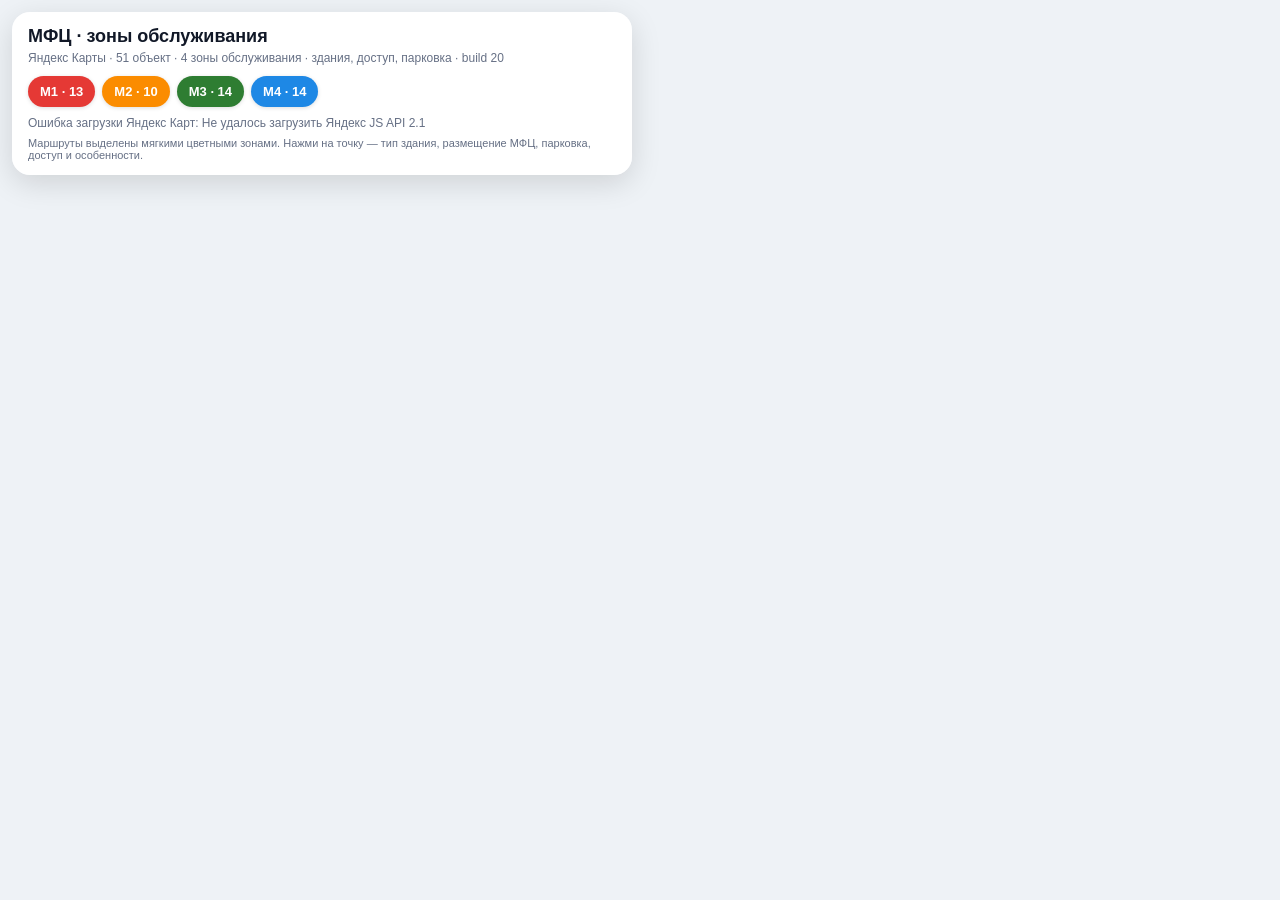
==== mfc-map/index.html @ ecd673bf "Publish colored service zones build 20" ====
<!doctype html>
<html lang="ru">
<head>
<meta charset="utf-8">
<meta name="viewport" content="width=device-width,initial-scale=1,viewport-fit=cover">
<title>МФЦ — маршруты М1–М4</title>
<script>window.YA_SCRIPT_ERROR="";</script><script src="https://api-maps.yandex.ru/v3/?apikey=ae1ad0d8-c1e7-4617-9b5f-782af5dfa35d&lang=ru_RU" onerror="window.YA_SCRIPT_ERROR='Не удалось загрузить api-maps.yandex.ru'"></script>
<style>
:root{--panel:#fff;--text:#111827;--muted:#667085}
*{box-sizing:border-box}html,body,#map{width:100%;height:100%;margin:0}
body{font-family:-apple-system,BlinkMacSystemFont,"Segoe UI",Arial,sans-serif;background:#eef2f6;color:var(--text);overflow:hidden}
#map{position:absolute;inset:0}
.panel{position:absolute;z-index:20;top:max(12px,env(safe-area-inset-top));left:12px;right:12px;max-width:620px;background:rgba(255,255,255,.96);backdrop-filter:blur(14px);border-radius:18px;padding:14px 16px;box-shadow:0 8px 30px #0002}
.head{display:flex;justify-content:space-between;gap:14px;align-items:flex-start}.title{font-size:18px;font-weight:800;line-height:1.15}.sub{font-size:12px;color:var(--muted);margin-top:4px}
.filters{display:flex;gap:7px;flex-wrap:wrap;margin-top:11px}.filters button{border:0;border-radius:999px;padding:8px 12px;color:#fff;font-weight:800;font-size:13px;box-shadow:0 1px 4px #0002}.filters button.off{opacity:.28}
.status{margin-top:9px;font-size:12px;color:var(--muted)}
.card{position:absolute;z-index:30;left:12px;right:12px;bottom:max(14px,env(safe-area-inset-bottom));max-width:680px;max-height:72vh;overflow:auto;background:#fff;border-radius:18px;padding:14px 16px;box-shadow:0 8px 30px #0003;display:none}
.card.show{display:block}.card .close{position:absolute;right:10px;top:8px;border:0;background:#f2f4f7;border-radius:50%;width:30px;height:30px;font-size:18px}.card h2{font-size:17px;margin:0 38px 5px 0}.card p{font-size:13px;margin:4px 0;color:#344054}.check{margin-top:9px;padding-top:9px;border-top:1px solid #eaecf0;font-size:12px}.ok{color:#15803d}.warn{color:#b45309}.medium{color:#a16207}.objgrid{margin-top:10px;border:1px solid #eaecf0;border-radius:12px;overflow:hidden}.objrow{display:grid;grid-template-columns:145px 1fr;border-bottom:1px solid #f0f2f5}.objrow:last-child{border-bottom:0}.objlabel{padding:7px 9px;background:#f8fafc;color:#667085;font-size:11px;font-weight:700}.objvalue{padding:7px 9px;color:#1d2939;font-size:12px;line-height:1.35}.confidence{margin-top:9px;padding:8px 10px;background:#f8fafc;border-radius:10px;font-size:12px}.coord{margin-top:9px!important;color:#667085!important}@media(max-width:540px){.objrow{grid-template-columns:115px 1fr}}
.pin{width:34px;height:34px;border-radius:50% 50% 50% 8px;transform:rotate(-45deg);display:flex;align-items:center;justify-content:center;border:3px solid #fff;box-shadow:0 2px 8px #0005;cursor:pointer}
.pin span{transform:rotate(45deg);color:#fff;font-weight:900;font-size:12px}
.legend{font-size:11px;color:#667085;margin-top:7px}.route-zone-label{min-width:44px;height:32px;padding:0 10px;border:2px solid;border-radius:16px;background:rgba(255,255,255,.88);box-shadow:0 2px 10px #0002;display:flex;align-items:center;justify-content:center;font-size:15px;font-weight:900;letter-spacing:.3px;pointer-events:none;backdrop-filter:blur(2px)}
@media(max-width:680px){.panel{max-width:none}.card{max-width:none}.title{font-size:16px}.filters button{padding:7px 10px}}
</style>
</head>
<body>
<div id="map"></div>
<div class="panel">
  <div class="head"><div><div class="title">МФЦ · зоны обслуживания</div><div class="sub">Яндекс Карты · 51 объект · 4 зоны обслуживания · здания, доступ, парковка · build 20</div></div></div>
  <div class="filters" id="filters"></div>
  <div class="status" id="status">Загружаю Яндекс Карты…</div>
  <div class="legend">Маршруты выделены мягкими цветными зонами. Нажми на точку — тип здания, размещение МФЦ, парковка, доступ и особенности.</div>
</div>
<div class="card" id="card"><button class="close" id="closeCard">×</button><div id="cardBody"></div></div>
<script src="./data.js?v=20"></script>
<script src="./road-routes.js?v=20"></script>
<script src="./object-info.js?v=20"></script>
<script src="./map.js?v=20"></script>
</body></html>
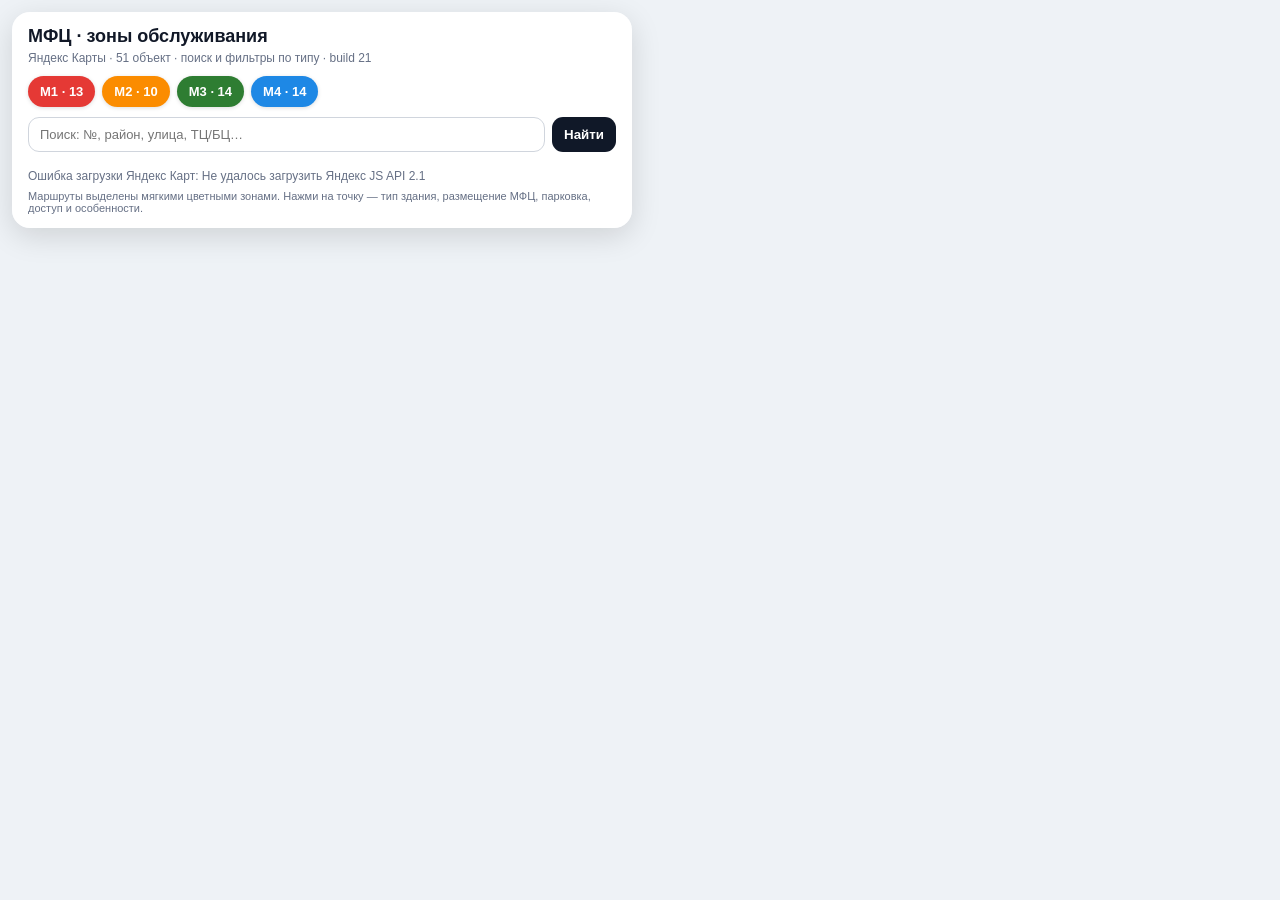
==== commit 1759d71e: "Add search, type filters and marker legend UI build 21" ====
--- a/mfc-map/index.html
+++ b/mfc-map/index.html
@@ -13,26 +13,29 @@
 .panel{position:absolute;z-index:20;top:max(12px,env(safe-area-inset-top));left:12px;right:12px;max-width:620px;background:rgba(255,255,255,.96);backdrop-filter:blur(14px);border-radius:18px;padding:14px 16px;box-shadow:0 8px 30px #0002}
 .head{display:flex;justify-content:space-between;gap:14px;align-items:flex-start}.title{font-size:18px;font-weight:800;line-height:1.15}.sub{font-size:12px;color:var(--muted);margin-top:4px}
 .filters{display:flex;gap:7px;flex-wrap:wrap;margin-top:11px}.filters button{border:0;border-radius:999px;padding:8px 12px;color:#fff;font-weight:800;font-size:13px;box-shadow:0 1px 4px #0002}.filters button.off{opacity:.28}
-.status{margin-top:9px;font-size:12px;color:var(--muted)}
+.status{margin-top:9px;font-size:12px;color:var(--muted)}.search-row{display:flex;gap:7px;margin-top:10px}.search-row input{flex:1;min-width:0;border:1px solid #d0d5dd;border-radius:11px;padding:9px 11px;font-size:13px;outline:none;background:#fff}.search-row input:focus{border-color:#98a2b3;box-shadow:0 0 0 3px #1018280a}.search-row button{border:0;border-radius:11px;padding:9px 12px;background:#101828;color:#fff;font-weight:800}.type-filters{display:flex;gap:6px;flex-wrap:wrap;margin-top:8px}.type-filters button{border:1px solid #d0d5dd;border-radius:999px;padding:6px 9px;background:#fff;color:#344054;font-size:11px;font-weight:700}.type-filters button.on{background:#101828;color:#fff;border-color:#101828}.inventory-summary{margin-top:7px;font-size:11px;color:#667085}
 .card{position:absolute;z-index:30;left:12px;right:12px;bottom:max(14px,env(safe-area-inset-bottom));max-width:680px;max-height:72vh;overflow:auto;background:#fff;border-radius:18px;padding:14px 16px;box-shadow:0 8px 30px #0003;display:none}
 .card.show{display:block}.card .close{position:absolute;right:10px;top:8px;border:0;background:#f2f4f7;border-radius:50%;width:30px;height:30px;font-size:18px}.card h2{font-size:17px;margin:0 38px 5px 0}.card p{font-size:13px;margin:4px 0;color:#344054}.check{margin-top:9px;padding-top:9px;border-top:1px solid #eaecf0;font-size:12px}.ok{color:#15803d}.warn{color:#b45309}.medium{color:#a16207}.objgrid{margin-top:10px;border:1px solid #eaecf0;border-radius:12px;overflow:hidden}.objrow{display:grid;grid-template-columns:145px 1fr;border-bottom:1px solid #f0f2f5}.objrow:last-child{border-bottom:0}.objlabel{padding:7px 9px;background:#f8fafc;color:#667085;font-size:11px;font-weight:700}.objvalue{padding:7px 9px;color:#1d2939;font-size:12px;line-height:1.35}.confidence{margin-top:9px;padding:8px 10px;background:#f8fafc;border-radius:10px;font-size:12px}.coord{margin-top:9px!important;color:#667085!important}@media(max-width:540px){.objrow{grid-template-columns:115px 1fr}}
 .pin{width:34px;height:34px;border-radius:50% 50% 50% 8px;transform:rotate(-45deg);display:flex;align-items:center;justify-content:center;border:3px solid #fff;box-shadow:0 2px 8px #0005;cursor:pointer}
 .pin span{transform:rotate(45deg);color:#fff;font-weight:900;font-size:12px}
-.legend{font-size:11px;color:#667085;margin-top:7px}.route-zone-label{min-width:44px;height:32px;padding:0 10px;border:2px solid;border-radius:16px;background:rgba(255,255,255,.88);box-shadow:0 2px 10px #0002;display:flex;align-items:center;justify-content:center;font-size:15px;font-weight:900;letter-spacing:.3px;pointer-events:none;backdrop-filter:blur(2px)}
+.legend{font-size:11px;color:#667085;margin-top:7px}.route-zone-label{min-width:44px;height:32px;padding:0 10px;border:2px solid;border-radius:16px;background:rgba(255,255,255,.88);box-shadow:0 2px 10px #0002;display:flex;align-items:center;justify-content:center;font-size:15px;font-weight:900;letter-spacing:.3px;pointer-events:none;backdrop-filter:blur(2px)}.mfc-marker{position:relative;width:32px;height:32px;border-radius:50%;border:2px solid #fff;box-shadow:0 2px 8px #0004;color:#fff;display:flex;align-items:center;justify-content:center;font-size:12px;font-weight:900;cursor:pointer}.mfc-marker .kind{position:absolute;right:-6px;bottom:-6px;width:18px;height:18px;border-radius:50%;background:#fff;color:#344054;border:1px solid #d0d5dd;display:flex;align-items:center;justify-content:center;font-size:10px;box-shadow:0 1px 4px #0002}.mfc-marker.low{outline:2px solid #f59e0b;outline-offset:1px}
 @media(max-width:680px){.panel{max-width:none}.card{max-width:none}.title{font-size:16px}.filters button{padding:7px 10px}}
 </style>
 </head>
 <body>
 <div id="map"></div>
 <div class="panel">
-  <div class="head"><div><div class="title">МФЦ · зоны обслуживания</div><div class="sub">Яндекс Карты · 51 объект · 4 зоны обслуживания · здания, доступ, парковка · build 20</div></div></div>
+  <div class="head"><div><div class="title">МФЦ · зоны обслуживания</div><div class="sub">Яндекс Карты · 51 объект · поиск и фильтры по типу · build 21</div></div></div>
   <div class="filters" id="filters"></div>
+  <div class="search-row"><input id="searchInput" placeholder="Поиск: №, район, улица, ТЦ/БЦ…" autocomplete="off"><button id="searchBtn">Найти</button></div>
+  <div class="type-filters" id="typeFilters"></div>
+  <div class="inventory-summary" id="inventorySummary"></div>
   <div class="status" id="status">Загружаю Яндекс Карты…</div>
   <div class="legend">Маршруты выделены мягкими цветными зонами. Нажми на точку — тип здания, размещение МФЦ, парковка, доступ и особенности.</div>
 </div>
 <div class="card" id="card"><button class="close" id="closeCard">×</button><div id="cardBody"></div></div>
-<script src="./data.js?v=20"></script>
-<script src="./road-routes.js?v=20"></script>
-<script src="./object-info.js?v=20"></script>
-<script src="./map.js?v=20"></script>
+<script src="./data.js?v=21"></script>
+<script src="./road-routes.js?v=21"></script>
+<script src="./object-info.js?v=21"></script>
+<script src="./map.js?v=21"></script>
 </body></html>
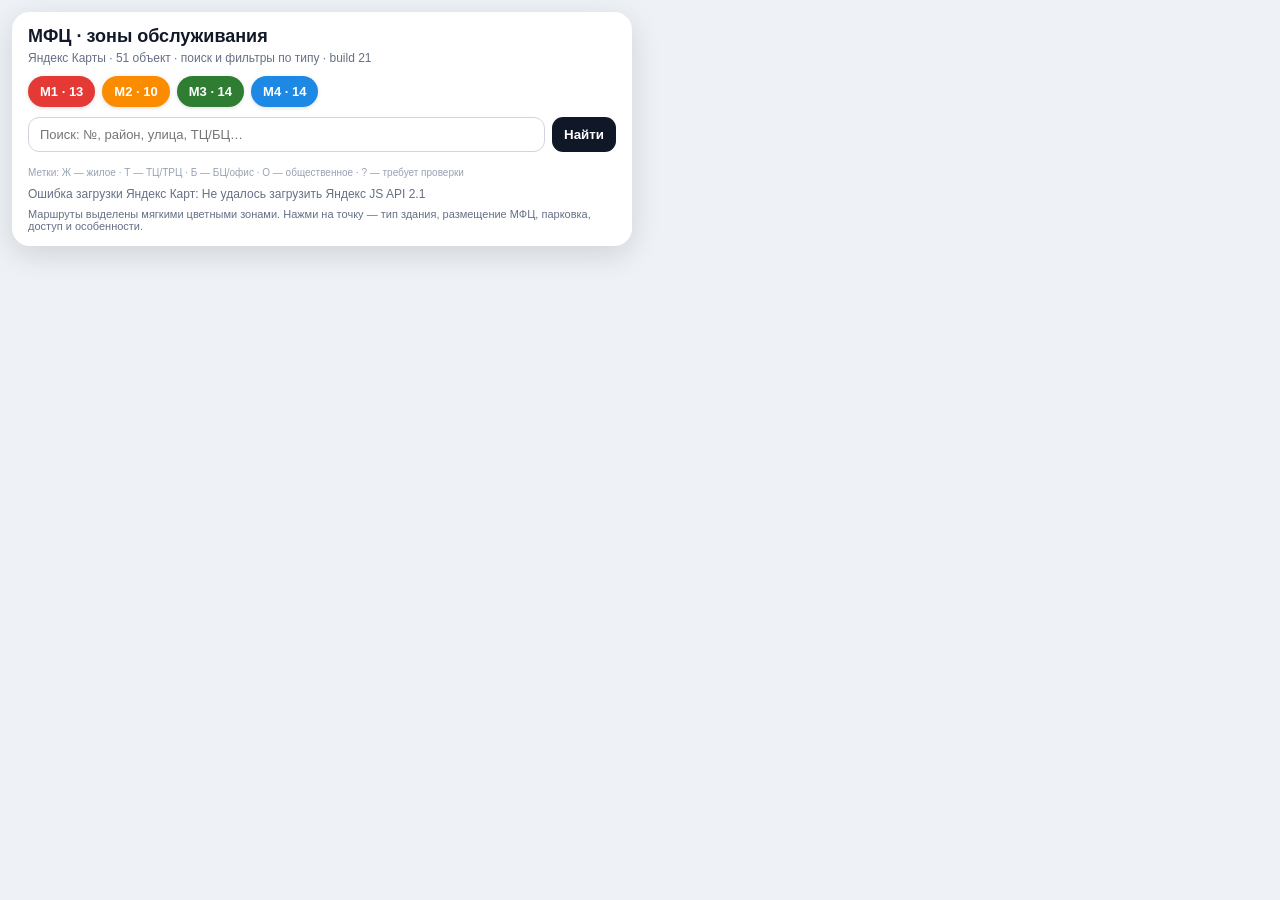
==== commit 02510314: "Add building-type marker legend" ====
--- a/mfc-map/index.html
+++ b/mfc-map/index.html
@@ -13,7 +13,7 @@
 .panel{position:absolute;z-index:20;top:max(12px,env(safe-area-inset-top));left:12px;right:12px;max-width:620px;background:rgba(255,255,255,.96);backdrop-filter:blur(14px);border-radius:18px;padding:14px 16px;box-shadow:0 8px 30px #0002}
 .head{display:flex;justify-content:space-between;gap:14px;align-items:flex-start}.title{font-size:18px;font-weight:800;line-height:1.15}.sub{font-size:12px;color:var(--muted);margin-top:4px}
 .filters{display:flex;gap:7px;flex-wrap:wrap;margin-top:11px}.filters button{border:0;border-radius:999px;padding:8px 12px;color:#fff;font-weight:800;font-size:13px;box-shadow:0 1px 4px #0002}.filters button.off{opacity:.28}
-.status{margin-top:9px;font-size:12px;color:var(--muted)}.search-row{display:flex;gap:7px;margin-top:10px}.search-row input{flex:1;min-width:0;border:1px solid #d0d5dd;border-radius:11px;padding:9px 11px;font-size:13px;outline:none;background:#fff}.search-row input:focus{border-color:#98a2b3;box-shadow:0 0 0 3px #1018280a}.search-row button{border:0;border-radius:11px;padding:9px 12px;background:#101828;color:#fff;font-weight:800}.type-filters{display:flex;gap:6px;flex-wrap:wrap;margin-top:8px}.type-filters button{border:1px solid #d0d5dd;border-radius:999px;padding:6px 9px;background:#fff;color:#344054;font-size:11px;font-weight:700}.type-filters button.on{background:#101828;color:#fff;border-color:#101828}.inventory-summary{margin-top:7px;font-size:11px;color:#667085}
+.status{margin-top:9px;font-size:12px;color:var(--muted)}.search-row{display:flex;gap:7px;margin-top:10px}.search-row input{flex:1;min-width:0;border:1px solid #d0d5dd;border-radius:11px;padding:9px 11px;font-size:13px;outline:none;background:#fff}.search-row input:focus{border-color:#98a2b3;box-shadow:0 0 0 3px #1018280a}.search-row button{border:0;border-radius:11px;padding:9px 12px;background:#101828;color:#fff;font-weight:800}.type-filters{display:flex;gap:6px;flex-wrap:wrap;margin-top:8px}.type-filters button{border:1px solid #d0d5dd;border-radius:999px;padding:6px 9px;background:#fff;color:#344054;font-size:11px;font-weight:700}.type-filters button.on{background:#101828;color:#fff;border-color:#101828}.inventory-summary{margin-top:7px;font-size:11px;color:#667085}.marker-key{margin-top:4px;font-size:10px;color:#98a2b3}
 .card{position:absolute;z-index:30;left:12px;right:12px;bottom:max(14px,env(safe-area-inset-bottom));max-width:680px;max-height:72vh;overflow:auto;background:#fff;border-radius:18px;padding:14px 16px;box-shadow:0 8px 30px #0003;display:none}
 .card.show{display:block}.card .close{position:absolute;right:10px;top:8px;border:0;background:#f2f4f7;border-radius:50%;width:30px;height:30px;font-size:18px}.card h2{font-size:17px;margin:0 38px 5px 0}.card p{font-size:13px;margin:4px 0;color:#344054}.check{margin-top:9px;padding-top:9px;border-top:1px solid #eaecf0;font-size:12px}.ok{color:#15803d}.warn{color:#b45309}.medium{color:#a16207}.objgrid{margin-top:10px;border:1px solid #eaecf0;border-radius:12px;overflow:hidden}.objrow{display:grid;grid-template-columns:145px 1fr;border-bottom:1px solid #f0f2f5}.objrow:last-child{border-bottom:0}.objlabel{padding:7px 9px;background:#f8fafc;color:#667085;font-size:11px;font-weight:700}.objvalue{padding:7px 9px;color:#1d2939;font-size:12px;line-height:1.35}.confidence{margin-top:9px;padding:8px 10px;background:#f8fafc;border-radius:10px;font-size:12px}.coord{margin-top:9px!important;color:#667085!important}@media(max-width:540px){.objrow{grid-template-columns:115px 1fr}}
 .pin{width:34px;height:34px;border-radius:50% 50% 50% 8px;transform:rotate(-45deg);display:flex;align-items:center;justify-content:center;border:3px solid #fff;box-shadow:0 2px 8px #0005;cursor:pointer}
@@ -30,6 +30,7 @@
   <div class="search-row"><input id="searchInput" placeholder="Поиск: №, район, улица, ТЦ/БЦ…" autocomplete="off"><button id="searchBtn">Найти</button></div>
   <div class="type-filters" id="typeFilters"></div>
   <div class="inventory-summary" id="inventorySummary"></div>
+  <div class="marker-key">Метки: Ж — жилое · Т — ТЦ/ТРЦ · Б — БЦ/офис · О — общественное · ? — требует проверки</div>
   <div class="status" id="status">Загружаю Яндекс Карты…</div>
   <div class="legend">Маршруты выделены мягкими цветными зонами. Нажми на точку — тип здания, размещение МФЦ, парковка, доступ и особенности.</div>
 </div>
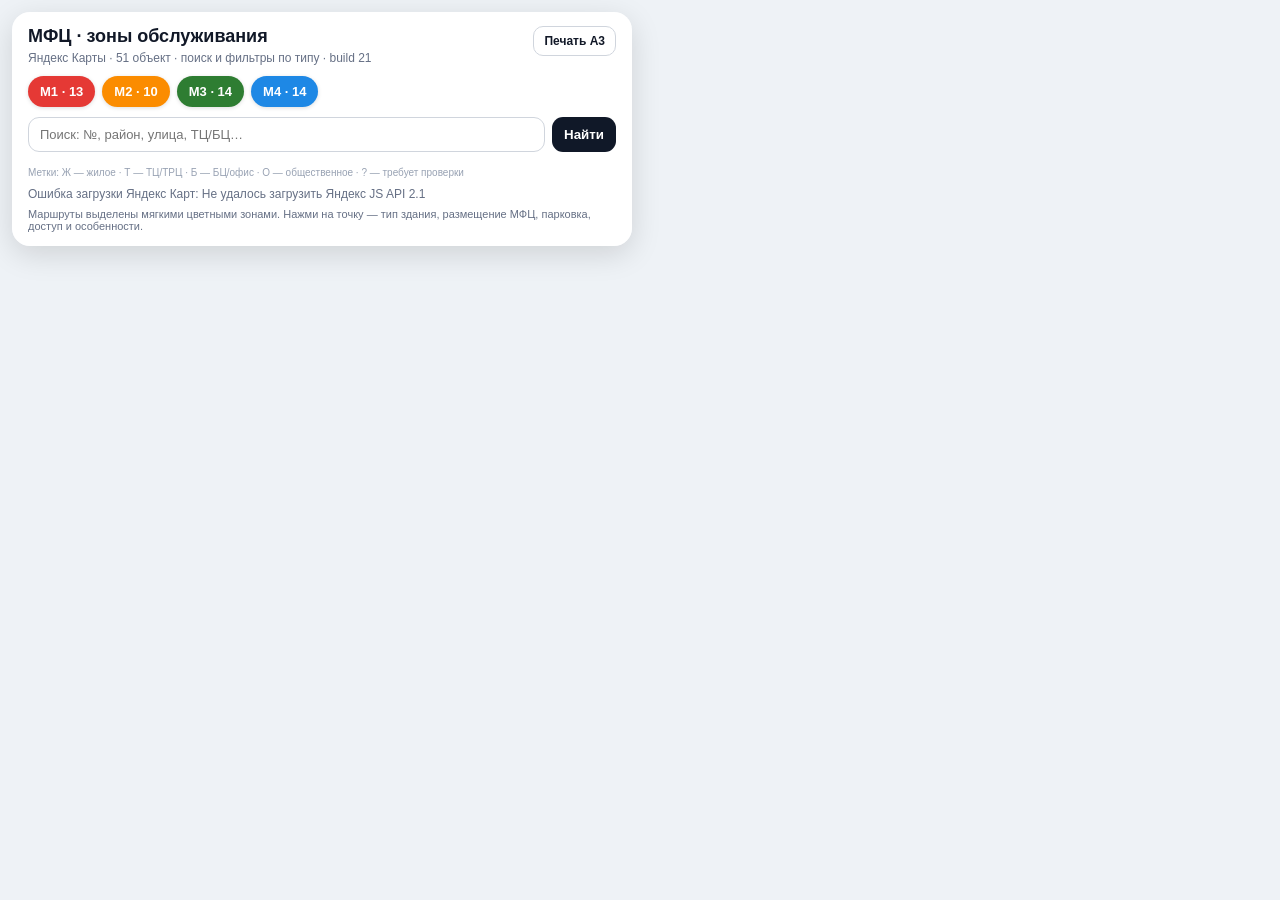
==== commit 3175508a: "Link clean A3 print view from MFC map" ====
--- a/mfc-map/index.html
+++ b/mfc-map/index.html
@@ -11,7 +11,7 @@
 body{font-family:-apple-system,BlinkMacSystemFont,"Segoe UI",Arial,sans-serif;background:#eef2f6;color:var(--text);overflow:hidden}
 #map{position:absolute;inset:0}
 .panel{position:absolute;z-index:20;top:max(12px,env(safe-area-inset-top));left:12px;right:12px;max-width:620px;background:rgba(255,255,255,.96);backdrop-filter:blur(14px);border-radius:18px;padding:14px 16px;box-shadow:0 8px 30px #0002}
-.head{display:flex;justify-content:space-between;gap:14px;align-items:flex-start}.title{font-size:18px;font-weight:800;line-height:1.15}.sub{font-size:12px;color:var(--muted);margin-top:4px}
+.head{display:flex;justify-content:space-between;gap:14px;align-items:flex-start}.title{font-size:18px;font-weight:800;line-height:1.15}.sub{font-size:12px;color:var(--muted);margin-top:4px}.print-link{display:inline-flex;align-items:center;white-space:nowrap;border:1px solid #d0d5dd;border-radius:10px;padding:7px 10px;background:#fff;color:#111827;text-decoration:none;font-size:12px;font-weight:800}
 .filters{display:flex;gap:7px;flex-wrap:wrap;margin-top:11px}.filters button{border:0;border-radius:999px;padding:8px 12px;color:#fff;font-weight:800;font-size:13px;box-shadow:0 1px 4px #0002}.filters button.off{opacity:.28}
 .status{margin-top:9px;font-size:12px;color:var(--muted)}.search-row{display:flex;gap:7px;margin-top:10px}.search-row input{flex:1;min-width:0;border:1px solid #d0d5dd;border-radius:11px;padding:9px 11px;font-size:13px;outline:none;background:#fff}.search-row input:focus{border-color:#98a2b3;box-shadow:0 0 0 3px #1018280a}.search-row button{border:0;border-radius:11px;padding:9px 12px;background:#101828;color:#fff;font-weight:800}.type-filters{display:flex;gap:6px;flex-wrap:wrap;margin-top:8px}.type-filters button{border:1px solid #d0d5dd;border-radius:999px;padding:6px 9px;background:#fff;color:#344054;font-size:11px;font-weight:700}.type-filters button.on{background:#101828;color:#fff;border-color:#101828}.inventory-summary{margin-top:7px;font-size:11px;color:#667085}.marker-key{margin-top:4px;font-size:10px;color:#98a2b3}
 .card{position:absolute;z-index:30;left:12px;right:12px;bottom:max(14px,env(safe-area-inset-bottom));max-width:680px;max-height:72vh;overflow:auto;background:#fff;border-radius:18px;padding:14px 16px;box-shadow:0 8px 30px #0003;display:none}
@@ -25,7 +25,7 @@
 <body>
 <div id="map"></div>
 <div class="panel">
-  <div class="head"><div><div class="title">МФЦ · зоны обслуживания</div><div class="sub">Яндекс Карты · 51 объект · поиск и фильтры по типу · build 21</div></div></div>
+  <div class="head"><div><div class="title">МФЦ · зоны обслуживания</div><div class="sub">Яндекс Карты · 51 объект · поиск и фильтры по типу · build 21</div></div><a class="print-link" href="./print.html?v=1">Печать A3</a></div>
   <div class="filters" id="filters"></div>
   <div class="search-row"><input id="searchInput" placeholder="Поиск: №, район, улица, ТЦ/БЦ…" autocomplete="off"><button id="searchBtn">Найти</button></div>
   <div class="type-filters" id="typeFilters"></div>
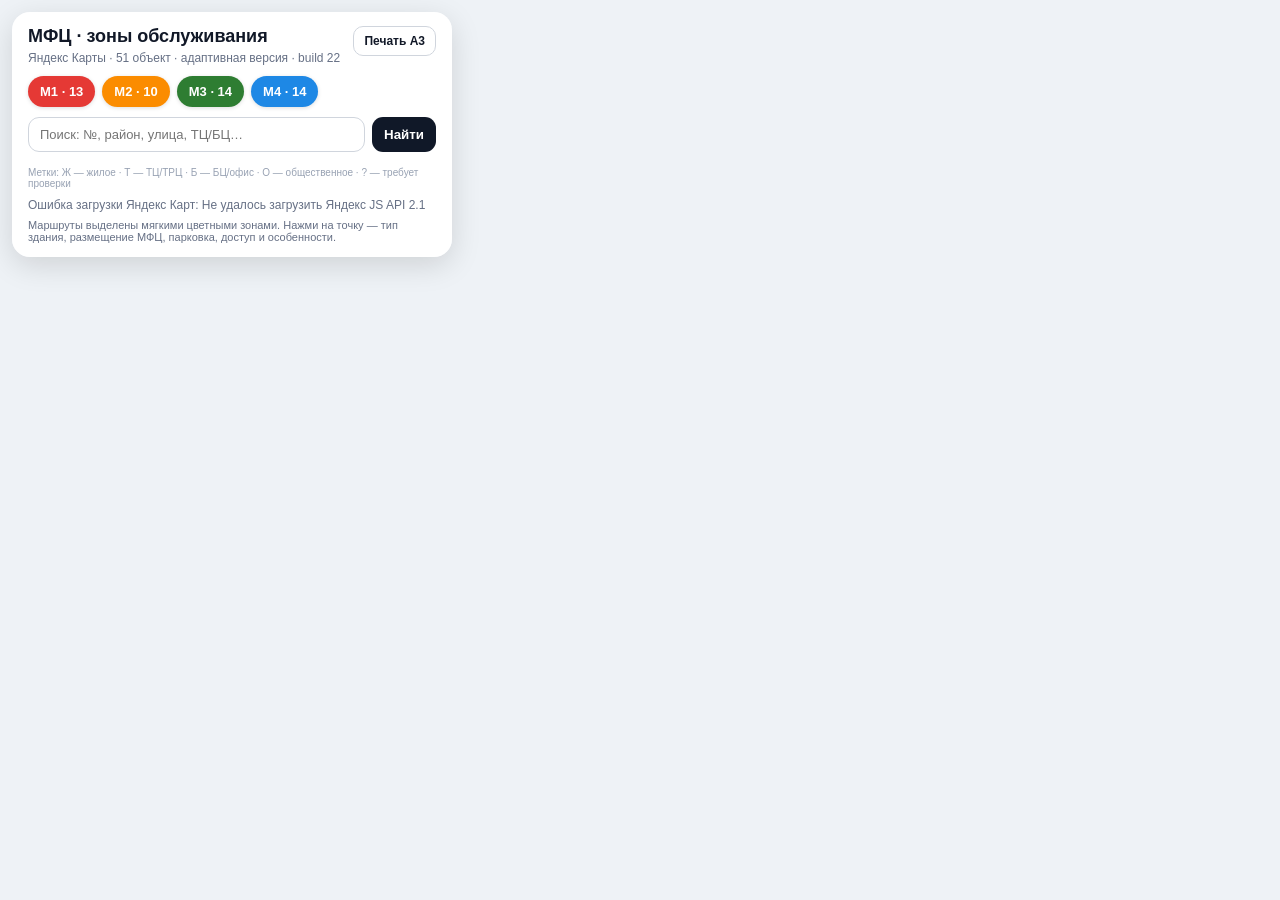
==== commit 1e0b1207: "Make MFC map responsive for desktop, tablet and mobile" ====
--- a/mfc-map/index.html
+++ b/mfc-map/index.html
@@ -7,25 +7,61 @@
 <script>window.YA_SCRIPT_ERROR="";</script><script src="https://api-maps.yandex.ru/v3/?apikey=ae1ad0d8-c1e7-4617-9b5f-782af5dfa35d&lang=ru_RU" onerror="window.YA_SCRIPT_ERROR='Не удалось загрузить api-maps.yandex.ru'"></script>
 <style>
 :root{--panel:#fff;--text:#111827;--muted:#667085}
-*{box-sizing:border-box}html,body,#map{width:100%;height:100%;margin:0}
-body{font-family:-apple-system,BlinkMacSystemFont,"Segoe UI",Arial,sans-serif;background:#eef2f6;color:var(--text);overflow:hidden}
+*{box-sizing:border-box}html,body,#map{width:100%;height:100%;height:100dvh;margin:0}
+body{font-family:-apple-system,BlinkMacSystemFont,"Segoe UI",Arial,sans-serif;background:#eef2f6;color:var(--text);overflow:hidden;overscroll-behavior:none}
 #map{position:absolute;inset:0}
-.panel{position:absolute;z-index:20;top:max(12px,env(safe-area-inset-top));left:12px;right:12px;max-width:620px;background:rgba(255,255,255,.96);backdrop-filter:blur(14px);border-radius:18px;padding:14px 16px;box-shadow:0 8px 30px #0002}
-.head{display:flex;justify-content:space-between;gap:14px;align-items:flex-start}.title{font-size:18px;font-weight:800;line-height:1.15}.sub{font-size:12px;color:var(--muted);margin-top:4px}.print-link{display:inline-flex;align-items:center;white-space:nowrap;border:1px solid #d0d5dd;border-radius:10px;padding:7px 10px;background:#fff;color:#111827;text-decoration:none;font-size:12px;font-weight:800}
+.panel{position:absolute;z-index:20;top:max(12px,env(safe-area-inset-top));left:12px;width:min(440px,calc(100vw - 24px));max-height:calc(100dvh - 24px - env(safe-area-inset-top));overflow:auto;overscroll-behavior:contain;background:rgba(255,255,255,.96);backdrop-filter:blur(14px);border-radius:18px;padding:14px 16px;box-shadow:0 8px 30px #0002;scrollbar-width:thin}
+.head{display:flex;justify-content:space-between;gap:12px;align-items:flex-start}.head-actions{display:flex;gap:6px;align-items:center}.title{font-size:18px;font-weight:800;line-height:1.15}.sub{font-size:12px;color:var(--muted);margin-top:4px}.print-link,.panel-toggle{display:inline-flex;align-items:center;justify-content:center;white-space:nowrap;border:1px solid #d0d5dd;border-radius:10px;padding:7px 10px;background:#fff;color:#111827;text-decoration:none;font-size:12px;font-weight:800}.panel-toggle{display:none;cursor:pointer}
 .filters{display:flex;gap:7px;flex-wrap:wrap;margin-top:11px}.filters button{border:0;border-radius:999px;padding:8px 12px;color:#fff;font-weight:800;font-size:13px;box-shadow:0 1px 4px #0002}.filters button.off{opacity:.28}
 .status{margin-top:9px;font-size:12px;color:var(--muted)}.search-row{display:flex;gap:7px;margin-top:10px}.search-row input{flex:1;min-width:0;border:1px solid #d0d5dd;border-radius:11px;padding:9px 11px;font-size:13px;outline:none;background:#fff}.search-row input:focus{border-color:#98a2b3;box-shadow:0 0 0 3px #1018280a}.search-row button{border:0;border-radius:11px;padding:9px 12px;background:#101828;color:#fff;font-weight:800}.type-filters{display:flex;gap:6px;flex-wrap:wrap;margin-top:8px}.type-filters button{border:1px solid #d0d5dd;border-radius:999px;padding:6px 9px;background:#fff;color:#344054;font-size:11px;font-weight:700}.type-filters button.on{background:#101828;color:#fff;border-color:#101828}.inventory-summary{margin-top:7px;font-size:11px;color:#667085}.marker-key{margin-top:4px;font-size:10px;color:#98a2b3}
-.card{position:absolute;z-index:30;left:12px;right:12px;bottom:max(14px,env(safe-area-inset-bottom));max-width:680px;max-height:72vh;overflow:auto;background:#fff;border-radius:18px;padding:14px 16px;box-shadow:0 8px 30px #0003;display:none}
-.card.show{display:block}.card .close{position:absolute;right:10px;top:8px;border:0;background:#f2f4f7;border-radius:50%;width:30px;height:30px;font-size:18px}.card h2{font-size:17px;margin:0 38px 5px 0}.card p{font-size:13px;margin:4px 0;color:#344054}.check{margin-top:9px;padding-top:9px;border-top:1px solid #eaecf0;font-size:12px}.ok{color:#15803d}.warn{color:#b45309}.medium{color:#a16207}.objgrid{margin-top:10px;border:1px solid #eaecf0;border-radius:12px;overflow:hidden}.objrow{display:grid;grid-template-columns:145px 1fr;border-bottom:1px solid #f0f2f5}.objrow:last-child{border-bottom:0}.objlabel{padding:7px 9px;background:#f8fafc;color:#667085;font-size:11px;font-weight:700}.objvalue{padding:7px 9px;color:#1d2939;font-size:12px;line-height:1.35}.confidence{margin-top:9px;padding:8px 10px;background:#f8fafc;border-radius:10px;font-size:12px}.coord{margin-top:9px!important;color:#667085!important}@media(max-width:540px){.objrow{grid-template-columns:115px 1fr}}
+.card{position:absolute;z-index:30;right:16px;left:auto;bottom:max(16px,env(safe-area-inset-bottom));width:min(560px,calc(100vw - 32px));max-height:78dvh;overflow:auto;overscroll-behavior:contain;background:#fff;border-radius:18px;padding:14px 16px;box-shadow:0 8px 30px #0003;display:none;scrollbar-width:thin}
+.card.show{display:block}.card .close{position:sticky;float:right;right:0;top:0;z-index:5;border:0;background:#f2f4f7;border-radius:50%;width:34px;height:34px;font-size:20px;cursor:pointer}.card h2{font-size:17px;margin:0 38px 5px 0}.card p{font-size:13px;margin:4px 0;color:#344054}.check{margin-top:9px;padding-top:9px;border-top:1px solid #eaecf0;font-size:12px}.ok{color:#15803d}.warn{color:#b45309}.medium{color:#a16207}.objgrid{margin-top:10px;border:1px solid #eaecf0;border-radius:12px;overflow:hidden}.objrow{display:grid;grid-template-columns:145px 1fr;border-bottom:1px solid #f0f2f5}.objrow:last-child{border-bottom:0}.objlabel{padding:7px 9px;background:#f8fafc;color:#667085;font-size:11px;font-weight:700}.objvalue{padding:7px 9px;color:#1d2939;font-size:12px;line-height:1.35}.confidence{margin-top:9px;padding:8px 10px;background:#f8fafc;border-radius:10px;font-size:12px}.coord{margin-top:9px!important;color:#667085!important}
 .pin{width:34px;height:34px;border-radius:50% 50% 50% 8px;transform:rotate(-45deg);display:flex;align-items:center;justify-content:center;border:3px solid #fff;box-shadow:0 2px 8px #0005;cursor:pointer}
 .pin span{transform:rotate(45deg);color:#fff;font-weight:900;font-size:12px}
 .legend{font-size:11px;color:#667085;margin-top:7px}.route-zone-label{min-width:44px;height:32px;padding:0 10px;border:2px solid;border-radius:16px;background:rgba(255,255,255,.88);box-shadow:0 2px 10px #0002;display:flex;align-items:center;justify-content:center;font-size:15px;font-weight:900;letter-spacing:.3px;pointer-events:none;backdrop-filter:blur(2px)}.mfc-marker{position:relative;width:32px;height:32px;border-radius:50%;border:2px solid #fff;box-shadow:0 2px 8px #0004;color:#fff;display:flex;align-items:center;justify-content:center;font-size:12px;font-weight:900;cursor:pointer}.mfc-marker .kind{position:absolute;right:-6px;bottom:-6px;width:18px;height:18px;border-radius:50%;background:#fff;color:#344054;border:1px solid #d0d5dd;display:flex;align-items:center;justify-content:center;font-size:10px;box-shadow:0 1px 4px #0002}.mfc-marker.low{outline:2px solid #f59e0b;outline-offset:1px}
-@media(max-width:680px){.panel{max-width:none}.card{max-width:none}.title{font-size:16px}.filters button{padding:7px 10px}}
+
+
+.route-details-toggle{display:none;width:100%;margin-top:8px;border:1px solid #d0d5dd;border-radius:10px;padding:8px 10px;background:#fff;color:#344054;font-size:12px;font-weight:800;cursor:pointer}
+@media(min-width:681px) and (max-width:1100px){
+  .panel{width:min(500px,calc(100vw - 24px))}
+  .card{width:min(520px,calc(100vw - 24px));right:12px}
+}
+@media(max-width:680px){
+  .panel{top:max(6px,env(safe-area-inset-top));left:6px;width:calc(100vw - 12px);max-height:min(48dvh,430px);border-radius:15px;padding:10px 11px}
+  .panel-toggle{display:inline-flex;width:36px;height:34px;padding:0;font-size:16px}
+  .print-link{display:none}
+  .title{font-size:16px}.sub{font-size:10.5px;line-height:1.25}
+  .filters,.type-filters{flex-wrap:nowrap;overflow-x:auto;overscroll-behavior-x:contain;-webkit-overflow-scrolling:touch;scrollbar-width:none;padding-bottom:2px}
+  .filters::-webkit-scrollbar,.type-filters::-webkit-scrollbar{display:none}
+  .filters{margin-top:8px}.filters button{flex:0 0 auto;min-height:38px;padding:7px 11px;font-size:12px}
+  .search-row{margin-top:7px}.search-row input{min-height:40px;padding:8px 10px;font-size:16px}.search-row button{min-height:40px;padding:8px 11px}
+  .type-filters{margin-top:6px}.type-filters button{flex:0 0 auto;min-height:34px;padding:6px 9px}
+  .inventory-summary{margin-top:5px}.marker-key{display:none}.legend{display:none}
+  #routeInfo{margin-top:7px!important;padding-top:7px!important}
+  #routeInfo select{font-size:12px!important;min-height:38px}
+  .route-details-toggle{display:block}
+  #routeInfoBody{display:none}
+  #routeInfo.mobile-open #routeInfoBody{display:block}
+  .panel.collapsed .search-row,.panel.collapsed .type-filters,.panel.collapsed .inventory-summary,.panel.collapsed .marker-key,.panel.collapsed .status,.panel.collapsed .legend,.panel.collapsed #routeInfo{display:none}
+  .panel.collapsed{max-height:128px;overflow:hidden}
+  .panel.collapsed .filters{margin-top:7px}
+  .card{left:0;right:0;bottom:0;width:100%;max-height:72dvh;border-radius:20px 20px 0 0;padding:12px 13px calc(14px + env(safe-area-inset-bottom));box-shadow:0 -8px 30px #0003}
+  .card h2{font-size:16px}.objrow{grid-template-columns:105px 1fr}.objlabel{padding:7px 8px}.objvalue{padding:7px 8px}
+  .route-zone-label{min-width:34px;height:26px;padding:0 7px;font-size:12px}
+  .mfc-marker{width:29px;height:29px;font-size:11px}.mfc-marker .kind{width:16px;height:16px;font-size:9px;right:-5px;bottom:-5px}
+}
+@media(max-width:390px){
+  .panel{padding:9px 9px}.title{font-size:15px}.sub{font-size:10px}
+  .filters button{padding:6px 9px}.search-row button{padding:8px 9px}
+  .objrow{grid-template-columns:96px 1fr}
+}
+
 </style>
 </head>
 <body>
 <div id="map"></div>
 <div class="panel">
-  <div class="head"><div><div class="title">МФЦ · зоны обслуживания</div><div class="sub">Яндекс Карты · 51 объект · поиск и фильтры по типу · build 21</div></div><a class="print-link" href="./print.html?v=1">Печать A3</a></div>
+  <div class="head"><div><div class="title">МФЦ · зоны обслуживания</div><div class="sub">Яндекс Карты · 51 объект · адаптивная версия · build 22</div></div><div class="head-actions"><a class="print-link" href="./print.html?v=2">Печать A3</a><button class="panel-toggle" id="panelToggle" aria-label="Свернуть панель">⌃</button></div></div>
   <div class="filters" id="filters"></div>
   <div class="search-row"><input id="searchInput" placeholder="Поиск: №, район, улица, ТЦ/БЦ…" autocomplete="off"><button id="searchBtn">Найти</button></div>
   <div class="type-filters" id="typeFilters"></div>
@@ -35,8 +71,8 @@
   <div class="legend">Маршруты выделены мягкими цветными зонами. Нажми на точку — тип здания, размещение МФЦ, парковка, доступ и особенности.</div>
 </div>
 <div class="card" id="card"><button class="close" id="closeCard">×</button><div id="cardBody"></div></div>
-<script src="./data.js?v=21"></script>
-<script src="./road-routes.js?v=21"></script>
-<script src="./object-info.js?v=21"></script>
-<script src="./map.js?v=21"></script>
+<script src="./data.js?v=22"></script>
+<script src="./road-routes.js?v=22"></script>
+<script src="./object-info.js?v=22"></script>
+<script src="./map.js?v=22"></script>
 </body></html>
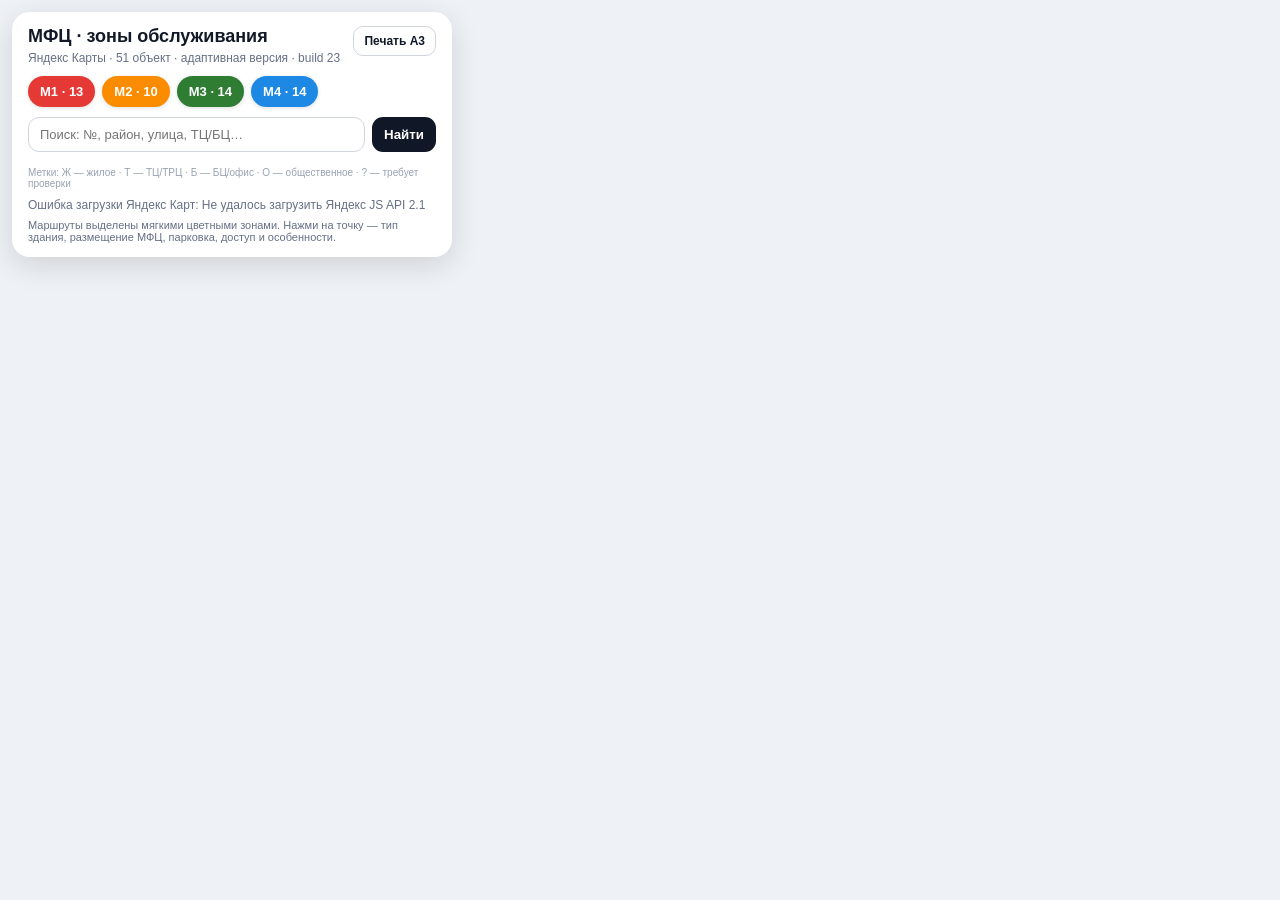
==== commit 39132544: "Point main map to redesigned A3 print poster" ====
--- a/mfc-map/index.html
+++ b/mfc-map/index.html
@@ -61,7 +61,7 @@
 <body>
 <div id="map"></div>
 <div class="panel">
-  <div class="head"><div><div class="title">МФЦ · зоны обслуживания</div><div class="sub">Яндекс Карты · 51 объект · адаптивная версия · build 22</div></div><div class="head-actions"><a class="print-link" href="./print.html?v=2">Печать A3</a><button class="panel-toggle" id="panelToggle" aria-label="Свернуть панель">⌃</button></div></div>
+  <div class="head"><div><div class="title">МФЦ · зоны обслуживания</div><div class="sub">Яндекс Карты · 51 объект · адаптивная версия · build 23</div></div><div class="head-actions"><a class="print-link" href="./print.html?v=3" target="_blank">Печать A3</a><button class="panel-toggle" id="panelToggle" aria-label="Свернуть панель">⌃</button></div></div>
   <div class="filters" id="filters"></div>
   <div class="search-row"><input id="searchInput" placeholder="Поиск: №, район, улица, ТЦ/БЦ…" autocomplete="off"><button id="searchBtn">Найти</button></div>
   <div class="type-filters" id="typeFilters"></div>
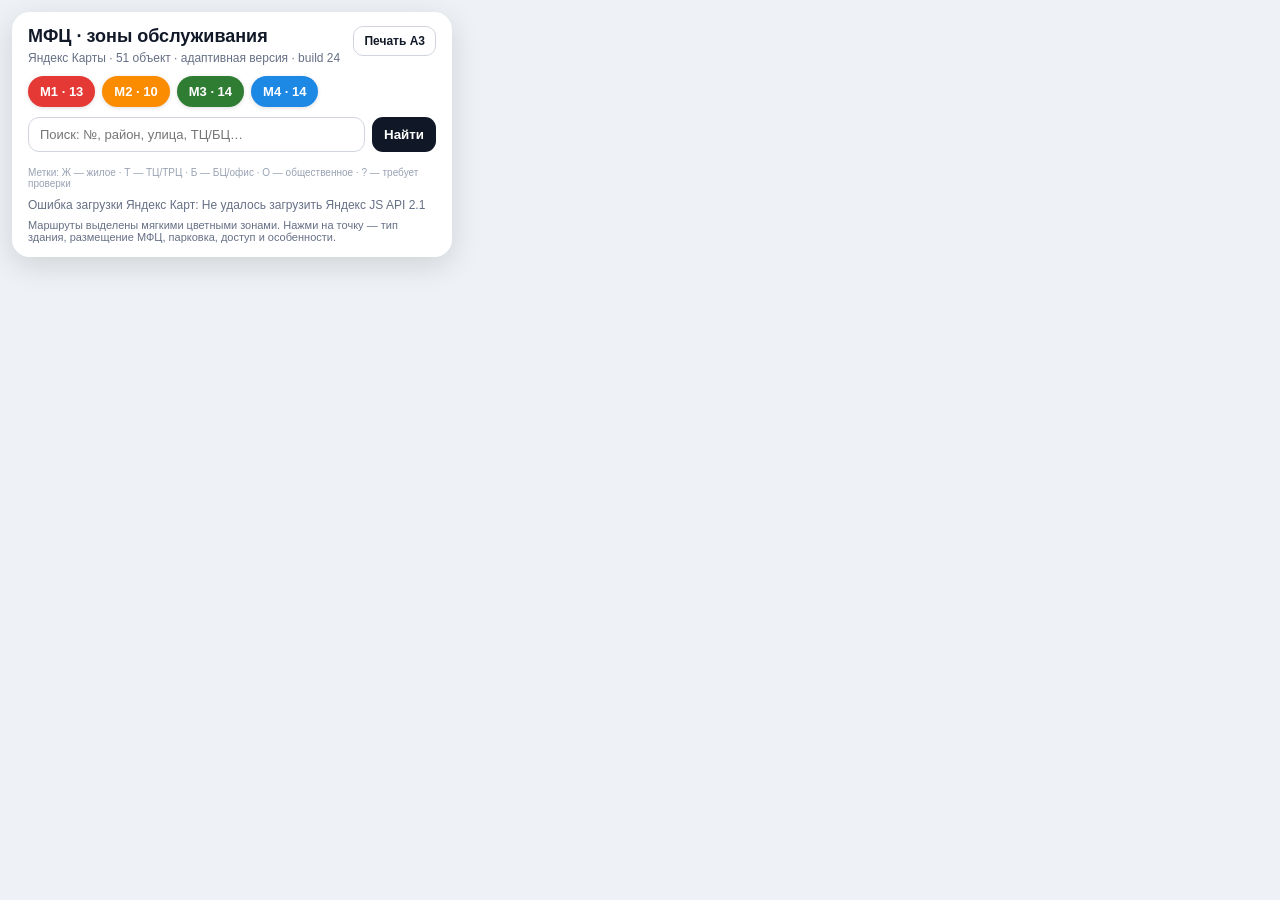
==== commit 87aa6631: "Publish reliable clickable object details build 24" ====
--- a/mfc-map/index.html
+++ b/mfc-map/index.html
@@ -21,7 +21,7 @@
 .legend{font-size:11px;color:#667085;margin-top:7px}.route-zone-label{min-width:44px;height:32px;padding:0 10px;border:2px solid;border-radius:16px;background:rgba(255,255,255,.88);box-shadow:0 2px 10px #0002;display:flex;align-items:center;justify-content:center;font-size:15px;font-weight:900;letter-spacing:.3px;pointer-events:none;backdrop-filter:blur(2px)}.mfc-marker{position:relative;width:32px;height:32px;border-radius:50%;border:2px solid #fff;box-shadow:0 2px 8px #0004;color:#fff;display:flex;align-items:center;justify-content:center;font-size:12px;font-weight:900;cursor:pointer}.mfc-marker .kind{position:absolute;right:-6px;bottom:-6px;width:18px;height:18px;border-radius:50%;background:#fff;color:#344054;border:1px solid #d0d5dd;display:flex;align-items:center;justify-content:center;font-size:10px;box-shadow:0 1px 4px #0002}.mfc-marker.low{outline:2px solid #f59e0b;outline-offset:1px}
 
 
-.route-details-toggle{display:none;width:100%;margin-top:8px;border:1px solid #d0d5dd;border-radius:10px;padding:8px 10px;background:#fff;color:#344054;font-size:12px;font-weight:800;cursor:pointer}
+.route-addresses{display:grid;gap:3px;margin-top:5px}.route-address-link{display:block;width:100%;border:0;background:transparent;padding:4px 5px;border-radius:7px;text-align:left;color:#344054;font:inherit;line-height:1.3;cursor:pointer}.route-address-link:hover{background:#f2f4f7;color:#101828}.route-address-link:active{background:#e4e7ec}.route-details-toggle{display:none;width:100%;margin-top:8px;border:1px solid #d0d5dd;border-radius:10px;padding:8px 10px;background:#fff;color:#344054;font-size:12px;font-weight:800;cursor:pointer}
 @media(min-width:681px) and (max-width:1100px){
   .panel{width:min(500px,calc(100vw - 24px))}
   .card{width:min(520px,calc(100vw - 24px));right:12px}
@@ -61,7 +61,7 @@
 <body>
 <div id="map"></div>
 <div class="panel">
-  <div class="head"><div><div class="title">МФЦ · зоны обслуживания</div><div class="sub">Яндекс Карты · 51 объект · адаптивная версия · build 23</div></div><div class="head-actions"><a class="print-link" href="./print.html?v=3" target="_blank">Печать A3</a><button class="panel-toggle" id="panelToggle" aria-label="Свернуть панель">⌃</button></div></div>
+  <div class="head"><div><div class="title">МФЦ · зоны обслуживания</div><div class="sub">Яндекс Карты · 51 объект · адаптивная версия · build 24</div></div><div class="head-actions"><a class="print-link" href="./print.html?v=3" target="_blank">Печать A3</a><button class="panel-toggle" id="panelToggle" aria-label="Свернуть панель">⌃</button></div></div>
   <div class="filters" id="filters"></div>
   <div class="search-row"><input id="searchInput" placeholder="Поиск: №, район, улица, ТЦ/БЦ…" autocomplete="off"><button id="searchBtn">Найти</button></div>
   <div class="type-filters" id="typeFilters"></div>
@@ -71,8 +71,8 @@
   <div class="legend">Маршруты выделены мягкими цветными зонами. Нажми на точку — тип здания, размещение МФЦ, парковка, доступ и особенности.</div>
 </div>
 <div class="card" id="card"><button class="close" id="closeCard">×</button><div id="cardBody"></div></div>
-<script src="./data.js?v=22"></script>
-<script src="./road-routes.js?v=22"></script>
-<script src="./object-info.js?v=22"></script>
-<script src="./map.js?v=22"></script>
+<script src="./data.js?v=24"></script>
+<script src="./road-routes.js?v=24"></script>
+<script src="./object-info.js?v=24"></script>
+<script src="./map.js?v=24"></script>
 </body></html>
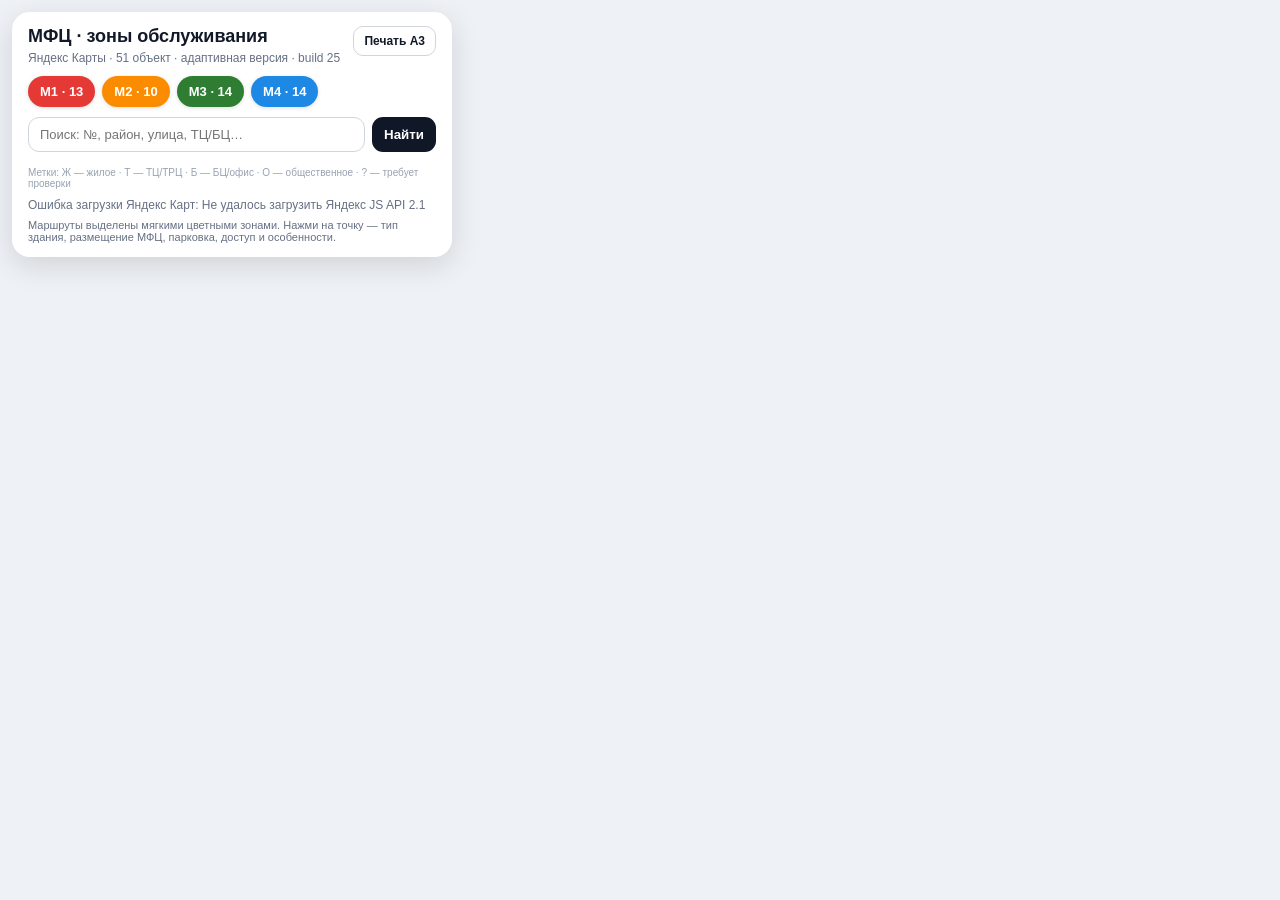
==== commit 1fee92af: "Fix Galaxy Fold 6/7 compact responsive layout build 25" ====
--- a/mfc-map/index.html
+++ b/mfc-map/index.html
@@ -6,15 +6,15 @@
 <title>МФЦ — маршруты М1–М4</title>
 <script>window.YA_SCRIPT_ERROR="";</script><script src="https://api-maps.yandex.ru/v3/?apikey=ae1ad0d8-c1e7-4617-9b5f-782af5dfa35d&lang=ru_RU" onerror="window.YA_SCRIPT_ERROR='Не удалось загрузить api-maps.yandex.ru'"></script>
 <style>
-:root{--panel:#fff;--text:#111827;--muted:#667085}
+:root{--panel:#fff;--text:#111827;--muted:#667085;--app-vh:100dvh}
 *{box-sizing:border-box}html,body,#map{width:100%;height:100%;height:100dvh;margin:0}
 body{font-family:-apple-system,BlinkMacSystemFont,"Segoe UI",Arial,sans-serif;background:#eef2f6;color:var(--text);overflow:hidden;overscroll-behavior:none}
 #map{position:absolute;inset:0}
-.panel{position:absolute;z-index:20;top:max(12px,env(safe-area-inset-top));left:12px;width:min(440px,calc(100vw - 24px));max-height:calc(100dvh - 24px - env(safe-area-inset-top));overflow:auto;overscroll-behavior:contain;background:rgba(255,255,255,.96);backdrop-filter:blur(14px);border-radius:18px;padding:14px 16px;box-shadow:0 8px 30px #0002;scrollbar-width:thin}
+.panel{position:absolute;z-index:20;top:max(12px,env(safe-area-inset-top));left:12px;width:min(440px,calc(100vw - 24px));max-height:calc(var(--app-vh,100dvh) - 24px - env(safe-area-inset-top));overflow:auto;overscroll-behavior:contain;background:rgba(255,255,255,.96);backdrop-filter:blur(14px);border-radius:18px;padding:14px 16px;box-shadow:0 8px 30px #0002;scrollbar-width:thin}
 .head{display:flex;justify-content:space-between;gap:12px;align-items:flex-start}.head-actions{display:flex;gap:6px;align-items:center}.title{font-size:18px;font-weight:800;line-height:1.15}.sub{font-size:12px;color:var(--muted);margin-top:4px}.print-link,.panel-toggle{display:inline-flex;align-items:center;justify-content:center;white-space:nowrap;border:1px solid #d0d5dd;border-radius:10px;padding:7px 10px;background:#fff;color:#111827;text-decoration:none;font-size:12px;font-weight:800}.panel-toggle{display:none;cursor:pointer}
 .filters{display:flex;gap:7px;flex-wrap:wrap;margin-top:11px}.filters button{border:0;border-radius:999px;padding:8px 12px;color:#fff;font-weight:800;font-size:13px;box-shadow:0 1px 4px #0002}.filters button.off{opacity:.28}
 .status{margin-top:9px;font-size:12px;color:var(--muted)}.search-row{display:flex;gap:7px;margin-top:10px}.search-row input{flex:1;min-width:0;border:1px solid #d0d5dd;border-radius:11px;padding:9px 11px;font-size:13px;outline:none;background:#fff}.search-row input:focus{border-color:#98a2b3;box-shadow:0 0 0 3px #1018280a}.search-row button{border:0;border-radius:11px;padding:9px 12px;background:#101828;color:#fff;font-weight:800}.type-filters{display:flex;gap:6px;flex-wrap:wrap;margin-top:8px}.type-filters button{border:1px solid #d0d5dd;border-radius:999px;padding:6px 9px;background:#fff;color:#344054;font-size:11px;font-weight:700}.type-filters button.on{background:#101828;color:#fff;border-color:#101828}.inventory-summary{margin-top:7px;font-size:11px;color:#667085}.marker-key{margin-top:4px;font-size:10px;color:#98a2b3}
-.card{position:absolute;z-index:30;right:16px;left:auto;bottom:max(16px,env(safe-area-inset-bottom));width:min(560px,calc(100vw - 32px));max-height:78dvh;overflow:auto;overscroll-behavior:contain;background:#fff;border-radius:18px;padding:14px 16px;box-shadow:0 8px 30px #0003;display:none;scrollbar-width:thin}
+.card{position:absolute;z-index:30;right:16px;left:auto;bottom:max(16px,env(safe-area-inset-bottom));width:min(560px,calc(100vw - 32px));max-height:min(78dvh,calc(var(--app-vh,100dvh) - 28px));overflow:auto;overscroll-behavior:contain;background:#fff;border-radius:18px;padding:14px 16px;box-shadow:0 8px 30px #0003;display:none;scrollbar-width:thin}
 .card.show{display:block}.card .close{position:sticky;float:right;right:0;top:0;z-index:5;border:0;background:#f2f4f7;border-radius:50%;width:34px;height:34px;font-size:20px;cursor:pointer}.card h2{font-size:17px;margin:0 38px 5px 0}.card p{font-size:13px;margin:4px 0;color:#344054}.check{margin-top:9px;padding-top:9px;border-top:1px solid #eaecf0;font-size:12px}.ok{color:#15803d}.warn{color:#b45309}.medium{color:#a16207}.objgrid{margin-top:10px;border:1px solid #eaecf0;border-radius:12px;overflow:hidden}.objrow{display:grid;grid-template-columns:145px 1fr;border-bottom:1px solid #f0f2f5}.objrow:last-child{border-bottom:0}.objlabel{padding:7px 9px;background:#f8fafc;color:#667085;font-size:11px;font-weight:700}.objvalue{padding:7px 9px;color:#1d2939;font-size:12px;line-height:1.35}.confidence{margin-top:9px;padding:8px 10px;background:#f8fafc;border-radius:10px;font-size:12px}.coord{margin-top:9px!important;color:#667085!important}
 .pin{width:34px;height:34px;border-radius:50% 50% 50% 8px;transform:rotate(-45deg);display:flex;align-items:center;justify-content:center;border:3px solid #fff;box-shadow:0 2px 8px #0005;cursor:pointer}
 .pin span{transform:rotate(45deg);color:#fff;font-weight:900;font-size:12px}
@@ -26,8 +26,8 @@
   .panel{width:min(500px,calc(100vw - 24px))}
   .card{width:min(520px,calc(100vw - 24px));right:12px}
 }
-@media(max-width:680px){
-  .panel{top:max(6px,env(safe-area-inset-top));left:6px;width:calc(100vw - 12px);max-height:min(48dvh,430px);border-radius:15px;padding:10px 11px}
+@media (max-width:680px), (max-width:850px) and (max-height:950px){
+  .panel{top:max(6px,env(safe-area-inset-top));left:max(6px,env(safe-area-inset-left));width:calc(100vw - max(12px,env(safe-area-inset-left) + env(safe-area-inset-right)));max-height:min(52dvh,430px,calc(var(--app-vh,100dvh) - 12px));border-radius:15px;padding:10px 11px}
   .panel-toggle{display:inline-flex;width:36px;height:34px;padding:0;font-size:16px}
   .print-link{display:none}
   .title{font-size:16px}.sub{font-size:10.5px;line-height:1.25}
@@ -43,13 +43,27 @@
   #routeInfoBody{display:none}
   #routeInfo.mobile-open #routeInfoBody{display:block}
   .panel.collapsed .search-row,.panel.collapsed .type-filters,.panel.collapsed .inventory-summary,.panel.collapsed .marker-key,.panel.collapsed .status,.panel.collapsed .legend,.panel.collapsed #routeInfo{display:none}
-  .panel.collapsed{max-height:128px;overflow:hidden}
+  .panel.collapsed{max-height:112px;overflow:hidden}
   .panel.collapsed .filters{margin-top:7px}
-  .card{left:0;right:0;bottom:0;width:100%;max-height:72dvh;border-radius:20px 20px 0 0;padding:12px 13px calc(14px + env(safe-area-inset-bottom));box-shadow:0 -8px 30px #0003}
+  .card{left:0;right:0;bottom:0;width:100%;max-height:min(68dvh,calc(var(--app-vh,100dvh) - 18px));border-radius:20px 20px 0 0;padding:12px max(13px,env(safe-area-inset-right)) calc(14px + env(safe-area-inset-bottom)) max(13px,env(safe-area-inset-left));box-shadow:0 -8px 30px #0003}
   .card h2{font-size:16px}.objrow{grid-template-columns:105px 1fr}.objlabel{padding:7px 8px}.objvalue{padding:7px 8px}
   .route-zone-label{min-width:34px;height:26px;padding:0 7px;font-size:12px}
   .mfc-marker{width:29px;height:29px;font-size:11px}.mfc-marker .kind{width:16px;height:16px;font-size:9px;right:-5px;bottom:-5px}
 }
+
+@media (min-width:681px) and (max-width:850px) and (max-height:950px){
+  .panel{left:8px;width:calc(100vw - 16px);max-height:min(50dvh,360px,calc(var(--app-vh,100dvh) - 16px));padding:10px 12px}
+  .panel.collapsed{max-height:108px}
+  .title{font-size:16px}.sub{font-size:10px}
+  .filters button{min-height:36px}
+  .search-row input,.search-row button{min-height:38px}
+  .card{left:8px;right:8px;bottom:max(8px,env(safe-area-inset-bottom));width:auto;max-height:min(62dvh,calc(var(--app-vh,100dvh) - 16px));border-radius:18px;padding:12px 14px}
+  .objrow{grid-template-columns:122px 1fr}
+  .route-details-toggle{display:block}
+  #routeInfoBody{display:none}
+  #routeInfo.mobile-open #routeInfoBody{display:block}
+}
+
 @media(max-width:390px){
   .panel{padding:9px 9px}.title{font-size:15px}.sub{font-size:10px}
   .filters button{padding:6px 9px}.search-row button{padding:8px 9px}
@@ -61,7 +75,7 @@
 <body>
 <div id="map"></div>
 <div class="panel">
-  <div class="head"><div><div class="title">МФЦ · зоны обслуживания</div><div class="sub">Яндекс Карты · 51 объект · адаптивная версия · build 24</div></div><div class="head-actions"><a class="print-link" href="./print.html?v=3" target="_blank">Печать A3</a><button class="panel-toggle" id="panelToggle" aria-label="Свернуть панель">⌃</button></div></div>
+  <div class="head"><div><div class="title">МФЦ · зоны обслуживания</div><div class="sub">Яндекс Карты · 51 объект · адаптивная версия · build 25</div></div><div class="head-actions"><a class="print-link" href="./print.html?v=4" target="_blank">Печать A3</a><button class="panel-toggle" id="panelToggle" aria-label="Свернуть панель">⌃</button></div></div>
   <div class="filters" id="filters"></div>
   <div class="search-row"><input id="searchInput" placeholder="Поиск: №, район, улица, ТЦ/БЦ…" autocomplete="off"><button id="searchBtn">Найти</button></div>
   <div class="type-filters" id="typeFilters"></div>
@@ -71,8 +85,8 @@
   <div class="legend">Маршруты выделены мягкими цветными зонами. Нажми на точку — тип здания, размещение МФЦ, парковка, доступ и особенности.</div>
 </div>
 <div class="card" id="card"><button class="close" id="closeCard">×</button><div id="cardBody"></div></div>
-<script src="./data.js?v=24"></script>
-<script src="./road-routes.js?v=24"></script>
-<script src="./object-info.js?v=24"></script>
-<script src="./map.js?v=24"></script>
+<script src="./data.js?v=25"></script>
+<script src="./road-routes.js?v=25"></script>
+<script src="./object-info.js?v=25"></script>
+<script src="./map.js?v=25"></script>
 </body></html>
